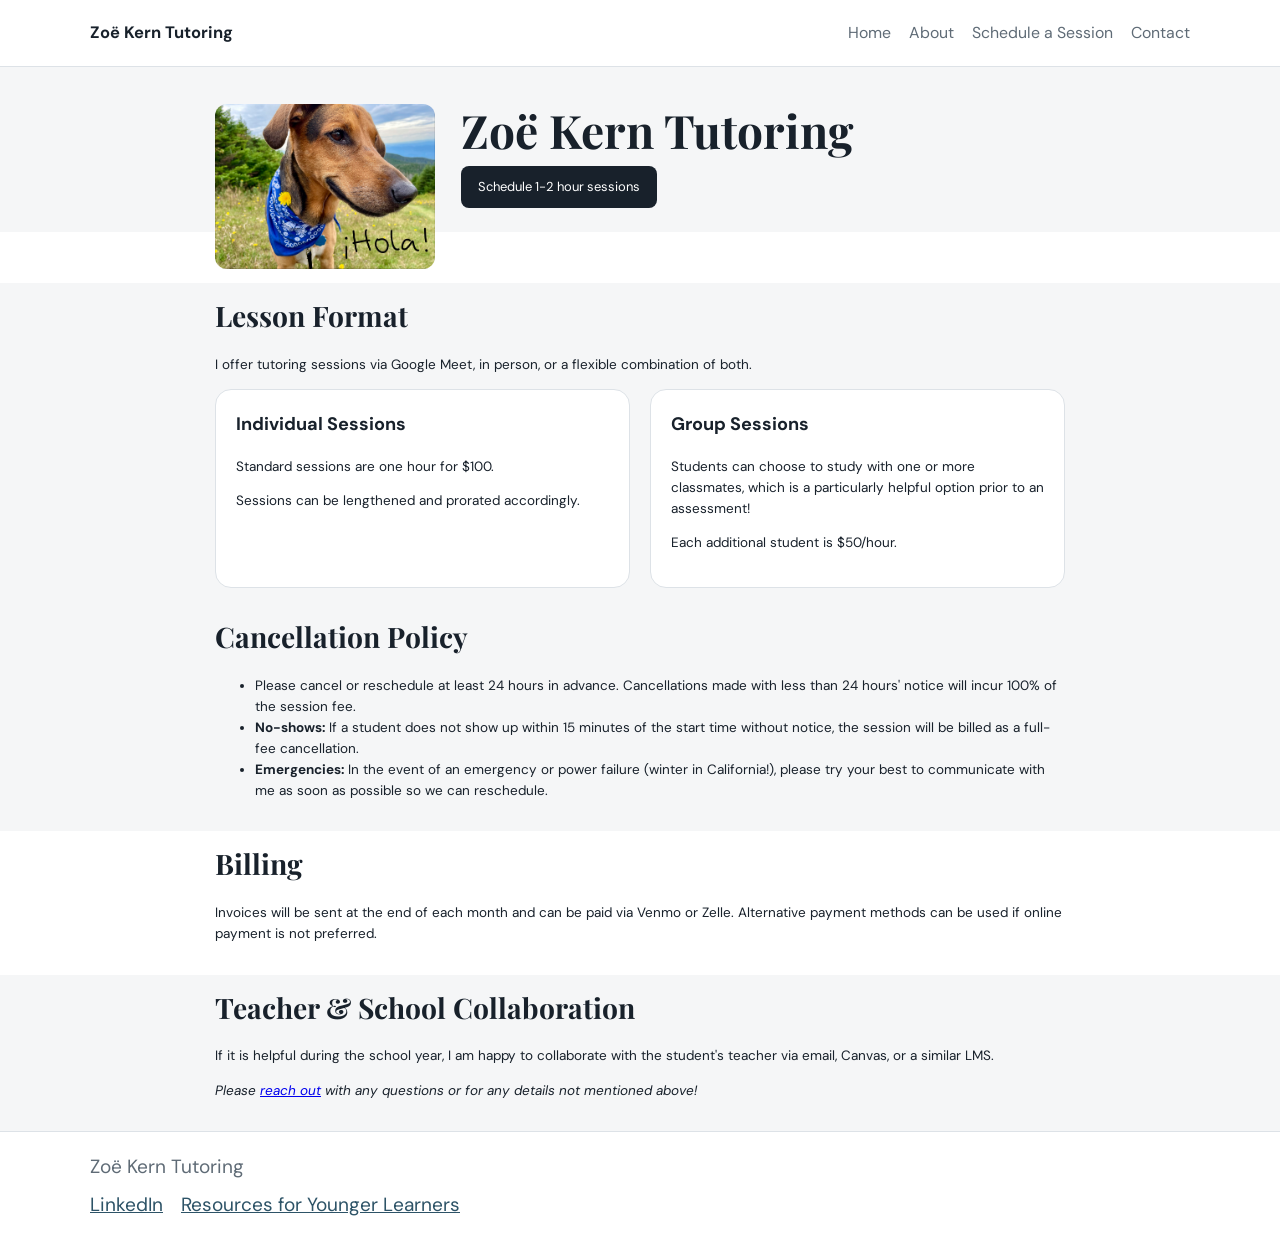
==== index.html @ 9c42073d "Drop duplicate line" ====
<!doctype html>
<html lang="en">

<head>
  <meta charset="utf-8">
  <meta name="viewport" content="width=device-width, initial-scale=1">
  <title>Zoë Kern Tutoring</title>
  <meta name="description" content="Zoë Kern Tutoring">
  <link rel="preconnect" href="https://fonts.googleapis.com">
  <link rel="preconnect" href="https://fonts.gstatic.com" crossorigin>
  <link
    href="https://fonts.googleapis.com/css2?family=DM+Sans:wght@400;500;600;700&family=Playfair+Display:wght@600&display=swap"
    rel="stylesheet">
  <link rel="stylesheet" href="styles.css">
  <link rel="icon" href="favicon.svg" type="image/svg+xml">
</head>

<body class="home-page">
  <header class="site-header">
    <div class="container nav-wrap">
      <a class="brand" href="index.html">Zoë Kern Tutoring</a>
      <button class="menu-toggle" aria-label="Open menu">☰</button>
      <nav>
        <a href="index.html">Home</a>
        <a href="about.html">About</a>
        <a href="schedule.html">Schedule a Session</a>
        <a href="contact.html">Contact</a>
      </nav>
    </div>
  </header>

  <main id="top">
    <section class="hero">
      <div class="container narrow">
        <figure class="home-photo">
          <img src="home-photo.jpg" alt="Zoë Kern tutoring">
        </figure>
        <h1>Zoë Kern Tutoring</h1>
        <a class="button" href="schedule.html">Schedule 1-2 hour sessions</a>
      </div>
    </section>

    <section class="section alt" id="lessons">
      <div class="container narrow">
        <h2>Lesson Format</h2>
        <p>I offer tutoring sessions via Google Meet, in person, or a flexible combination of both.</p>

        <div class="cards">
          <div class="card">
            <h3>Individual Sessions</h3>
            <p>Standard sessions are one hour for $100.</p>
            <p>Sessions can be lengthened and prorated accordingly.</p>
          </div>
          <div class="card">
            <h3>Group Sessions</h3>
            <p>Students can choose to study with one or more classmates, which is a particularly helpful option prior to
              an assessment!</p>
            <p>Each additional student is $50/hour.</p>
          </div>
        </div>
      </div>
    </section>

    <section class="section alt" id="cancellation">
      <div class="container narrow">
        <h2>Cancellation Policy</h2>
        <ul>
          <li>Please cancel or reschedule at least 24 hours in advance. Cancellations made with less
            than 24 hours' notice will incur 100% of the session fee.</li>
          <li><strong>No-shows:</strong> If a student does not show up within 15 minutes of the start time without
            notice, the session will be billed as a full-fee cancellation.</li>
          <li><strong>Emergencies:</strong> In the event of an emergency or power failure (winter in California!),
            please try your best to communicate with me as soon as possible so we can reschedule.</li>
        </ul>
      </div>
    </section>

    <section class="section" id="billing">
      <div class="container narrow">
        <h2>Billing</h2>
        <p>Invoices will be sent at the end of each month and can be paid via Venmo or Zelle. Alternative payment
          methods can be used if online payment is not preferred.</p>
      </div>
    </section>

    <section class="section alt" id="collaboration">
      <div class="container narrow">
        <h2>Teacher &amp; School Collaboration</h2>
        <p>If it is helpful during the school year, I am happy to collaborate with the student's teacher via email,
          Canvas, or a similar LMS.</p>
        <p><em>Please <a href="contact.html">reach out</a> with any questions or for any details not mentioned
            above!</em></p>
      </div>
    </section>

  </main>

  <footer>
    <div class="container">
      <div>Zoë Kern Tutoring</div>
      <div class="footer-links">
        <a href="https://www.linkedin.com/in/zoe-kern115?utm_source=share_via&amp;utm_content=profile&amp;utm_medium=member_ios"
          target="_blank" rel="noopener">LinkedIn</a>
        <a href="https://profekern.weebly.com/" target="_blank" rel="noopener">Resources for Younger Learners</a>
      </div>
    </div>
  </footer>
  <script src="script.js"></script>
</body>

</html>
---- styles.css ----
*{box-sizing:border-box}
html{scroll-behavior:smooth}
body{margin:0;color:#18212b;background:#fff;font-family:"DM Sans",sans-serif;font-size:13.5px;line-height:1.55}
.container{width:min(1100px,calc(100% - 40px));margin:auto}
.narrow{max-width:850px}
.site-header{position:sticky;top:0;z-index:10;background:rgba(255,255,255,.96);border-bottom:1px solid #dde2e7;backdrop-filter:blur(8px)}
.nav-wrap{min-height:66px;display:flex;align-items:center;justify-content:space-between;gap:24px}
.brand{color:#18212b;text-decoration:none;font-weight:700;font-size:1.035rem}
nav{display:flex;gap:18px;flex-wrap:wrap}
nav a{color:#5f6b76;text-decoration:none;font-size:.99rem}
nav a:hover{color:#18212b}
.menu-toggle{display:none;background:none;border:0;font-size:1.35rem}
.hero{padding:52px 0 48px;background:#f5f6f7}
h1,h2{font-family:"Playfair Display",serif;line-height:1.15}
h1{font-size:clamp(1.8rem,3.6vw,2.88rem);margin:.2em 0}
h2{font-size:clamp(1.575rem,3.06vw,2.205rem);margin-top:0}
.home-page h2{font-size:clamp(1.26rem,2.448vw,1.764rem)}
.home-page .hero{padding:28px 0 24px}
.home-page .section{padding:16px 0}
.home-page #lessons{clear:both}
h3{font-size:.945rem;margin-top:0}
.cards h3{font-size:1.134rem}
p{margin:0 0 1em}
.section{padding:44px 0}
.alt{background:#f5f6f7}
.about-photo,.home-photo{float:left;width:220px;margin:0 26px 14px 0}
.about-photo img,.home-photo img{display:block;width:100%;height:auto;aspect-ratio:4 / 3;object-fit:contain;image-rendering:auto;border-radius:12px}
.cards{display:grid;grid-template-columns:repeat(2,1fr);gap:20px}
.card{border:1px solid #dde2e7;border-radius:16px;padding:20px;background:#fff}
.button{display:inline-block;padding:11px 17px;border-radius:8px;background:#18212b;color:#fff;text-decoration:none;border:0;cursor:pointer;font:inherit;font-size:.81rem}
.calendar-wrap{margin-top:24px}
.calendar-wrap iframe{display:block;width:100%;min-height:700px;border:0;border-radius:16px;background:#fff}
.calendar-fallback{text-align:center;margin-top:12px}
.calendar-fallback a{color:#2d5367}
.contact-form{display:grid;gap:16px;margin-top:22px}
.contact-form label{display:grid;gap:6px;font-weight:600;font-size:.81rem}
.contact-form input,.contact-form textarea{width:100%;padding:11px;border:1px solid #cbd2d8;border-radius:8px;font:inherit;font-size:.828rem}
.google-form-wrap{width:100%;overflow:hidden}
.google-form-wrap iframe{display:block;width:100%;min-height:858px;border:0}
.form-note{margin:0 0 14px;color:#5f6b76;font-weight:600}
footer{border-top:1px solid #dde2e7;padding:20px 0;color:#5f6b76;font-size:1.193rem}
.footer-links{display:flex;gap:18px;flex-wrap:wrap;margin-top:8px;font-size:inherit}
.footer-links a{color:#2d5367}
@media(max-width:800px){
  .menu-toggle{display:block}
  nav{display:none;position:absolute;left:20px;right:20px;top:66px;background:#fff;border:1px solid #dde2e7;border-radius:12px;padding:14px}
  nav.open{display:grid}
  .cards{grid-template-columns:1fr}
  .hero{padding:42px 0 38px}
  .section{padding:36px 0}
  .home-page .hero{padding:24px 0 20px}
  .home-page .section{padding:12px 0}
  .about-photo,.home-photo{float:none;width:min(100%,280px);margin:0 0 20px}
  .about-photo img,.home-photo img{height:auto;max-height:none}
}
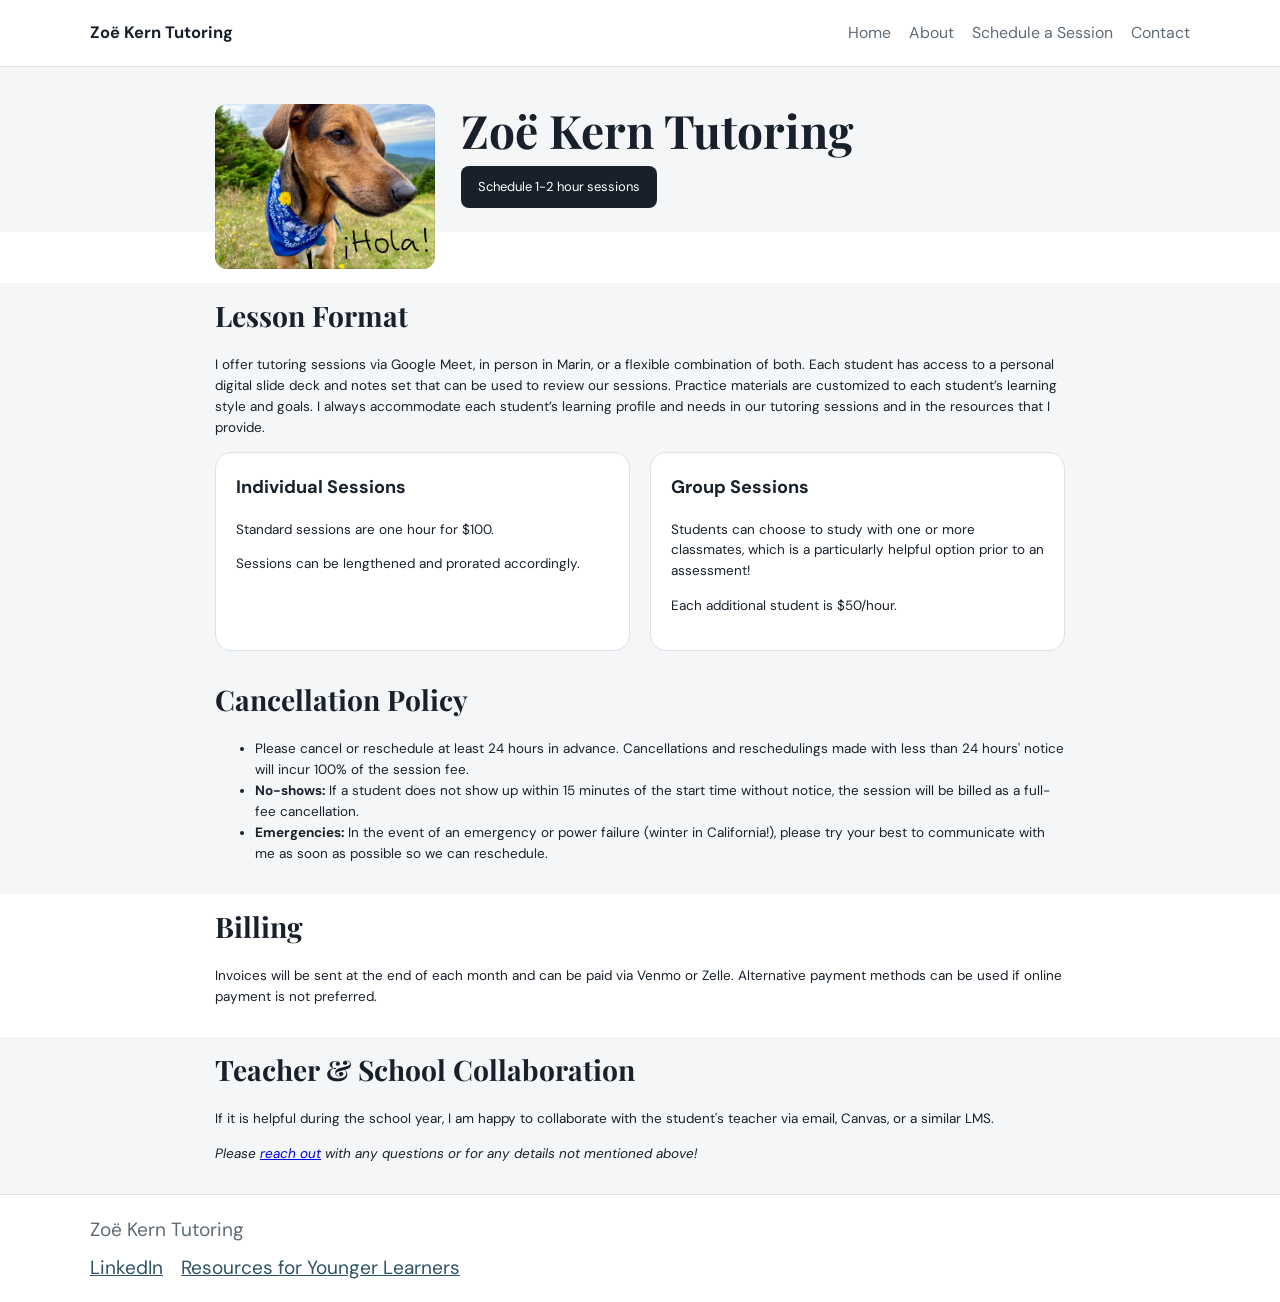
==== commit 39bb0b11: "Update homepage copy" ====
--- a/index.html
+++ b/index.html
@@ -43,7 +43,8 @@
     <section class="section alt" id="lessons">
       <div class="container narrow">
         <h2>Lesson Format</h2>
-        <p>I offer tutoring sessions via Google Meet, in person, or a flexible combination of both.</p>
+        <p>I offer tutoring sessions via Google Meet, in person in Marin, or a flexible combination of both. 
+          Each student has access to a personal digital slide deck and notes set that can be used to review our sessions. Practice materials are customized to each student’s learning style and goals. I always accommodate each student’s learning profile and needs in our tutoring sessions and in the resources that I provide. </p>
 
         <div class="cards">
           <div class="card">
@@ -65,7 +66,7 @@
       <div class="container narrow">
         <h2>Cancellation Policy</h2>
         <ul>
-          <li>Please cancel or reschedule at least 24 hours in advance. Cancellations made with less
+          <li>Please cancel or reschedule at least 24 hours in advance. Cancellations and reschedulings made with less
             than 24 hours' notice will incur 100% of the session fee.</li>
           <li><strong>No-shows:</strong> If a student does not show up within 15 minutes of the start time without
             notice, the session will be billed as a full-fee cancellation.</li>
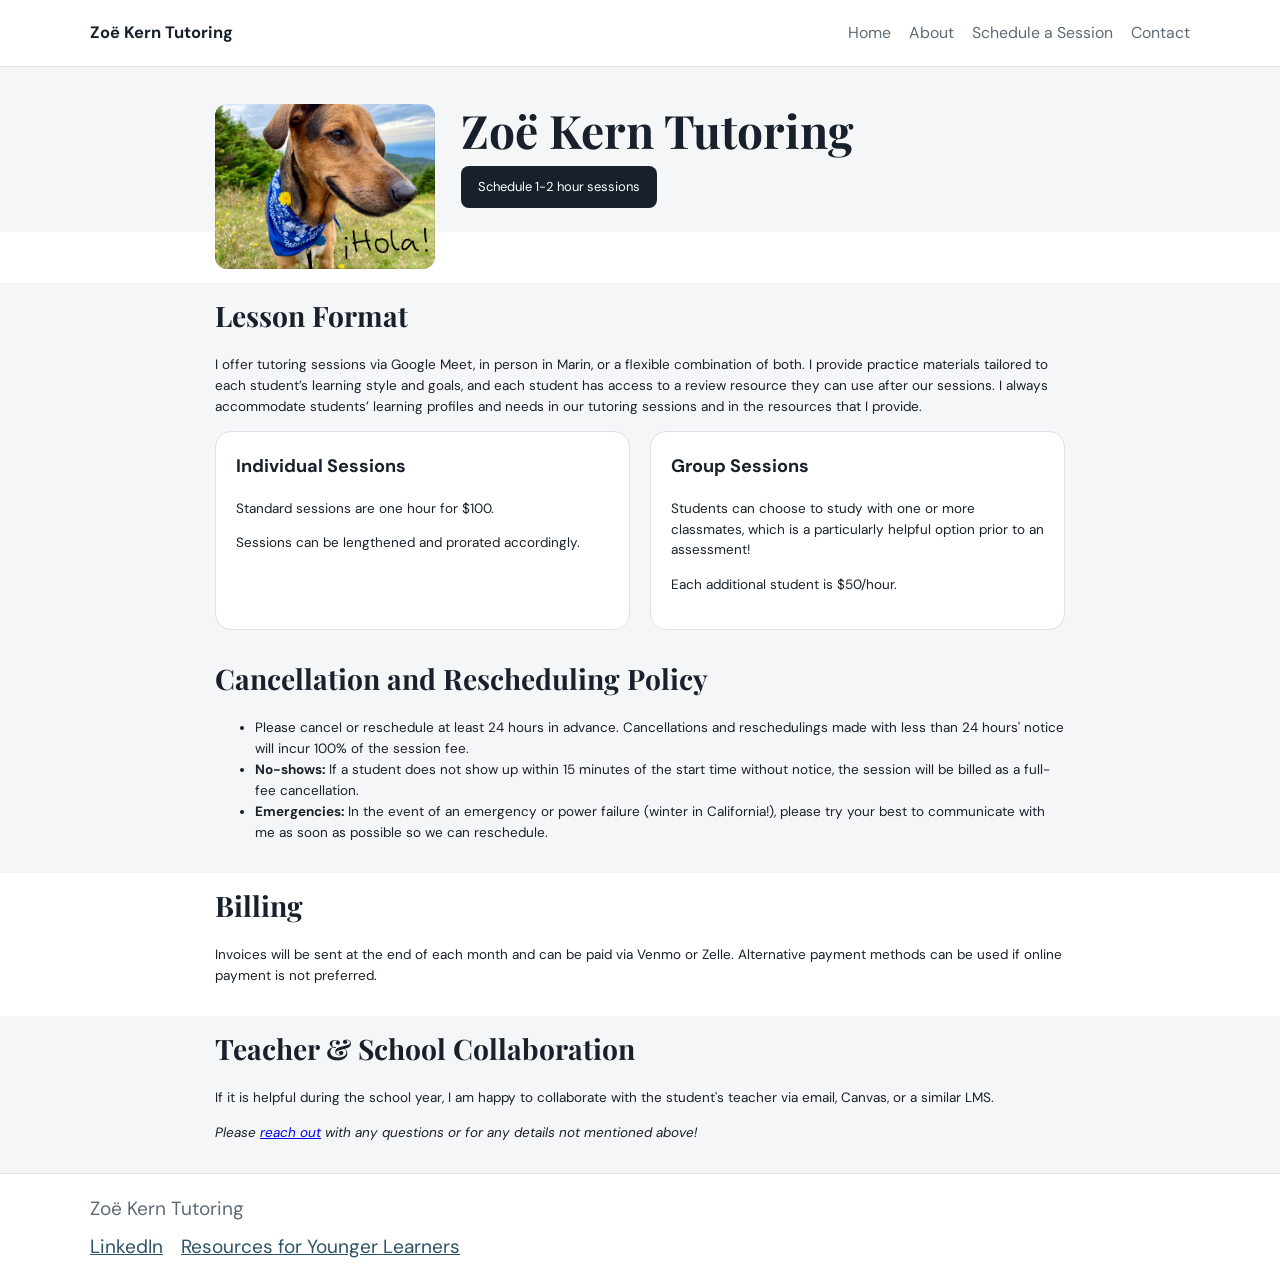
==== commit 6b8591d9: "Update lesson format copy" ====
--- a/index.html
+++ b/index.html
@@ -43,8 +43,7 @@
     <section class="section alt" id="lessons">
       <div class="container narrow">
         <h2>Lesson Format</h2>
-        <p>I offer tutoring sessions via Google Meet, in person in Marin, or a flexible combination of both. 
-          Each student has access to a personal digital slide deck and notes set that can be used to review our sessions. Practice materials are customized to each student’s learning style and goals. I always accommodate each student’s learning profile and needs in our tutoring sessions and in the resources that I provide. </p>
+        <p>I offer tutoring sessions via Google Meet, in person in Marin, or a flexible combination of both. I provide practice materials tailored to each student’s learning style and goals, and each student has access to a review resource they can use after our sessions. I always accommodate students’ learning profiles and needs in our tutoring sessions and in the resources that I provide.</p>
 
         <div class="cards">
           <div class="card">
@@ -64,7 +63,7 @@
 
     <section class="section alt" id="cancellation">
       <div class="container narrow">
-        <h2>Cancellation Policy</h2>
+        <h2>Cancellation and Rescheduling Policy</h2>
         <ul>
           <li>Please cancel or reschedule at least 24 hours in advance. Cancellations and reschedulings made with less
             than 24 hours' notice will incur 100% of the session fee.</li>
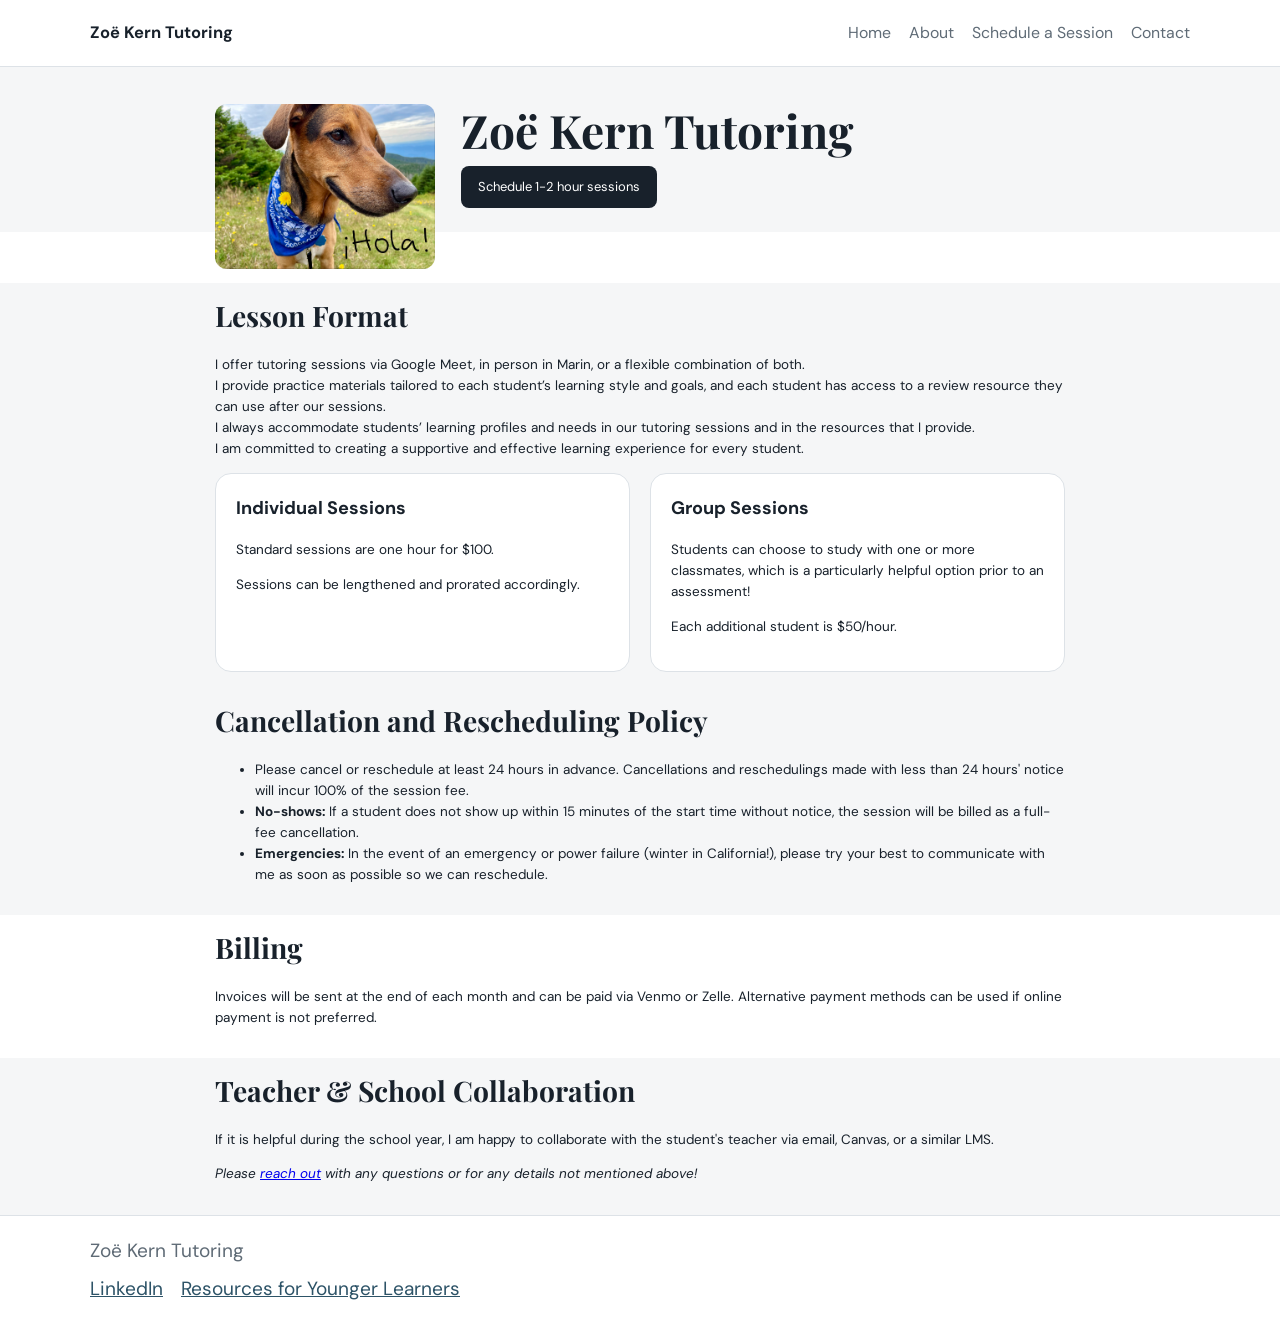
==== commit 0cb97002: "Change format and word choice" ====
--- a/index.html
+++ b/index.html
@@ -43,7 +43,10 @@
     <section class="section alt" id="lessons">
       <div class="container narrow">
         <h2>Lesson Format</h2>
-        <p>I offer tutoring sessions via Google Meet, in person in Marin, or a flexible combination of both. I provide practice materials tailored to each student’s learning style and goals, and each student has access to a review resource they can use after our sessions. I always accommodate students’ learning profiles and needs in our tutoring sessions and in the resources that I provide.</p>
+        <p>I offer tutoring sessions via Google Meet, in person in Marin, or a flexible combination of both.<br>
+          I provide practice materials tailored to each student’s learning style and goals, and each student has access to a review resource they can use after our sessions.<br>
+          I always accommodate students’ learning profiles and needs in our tutoring sessions and in the resources that I provide.<br>
+          I am committed to creating a supportive and effective learning experience for every student.</p>
 
         <div class="cards">
           <div class="card">
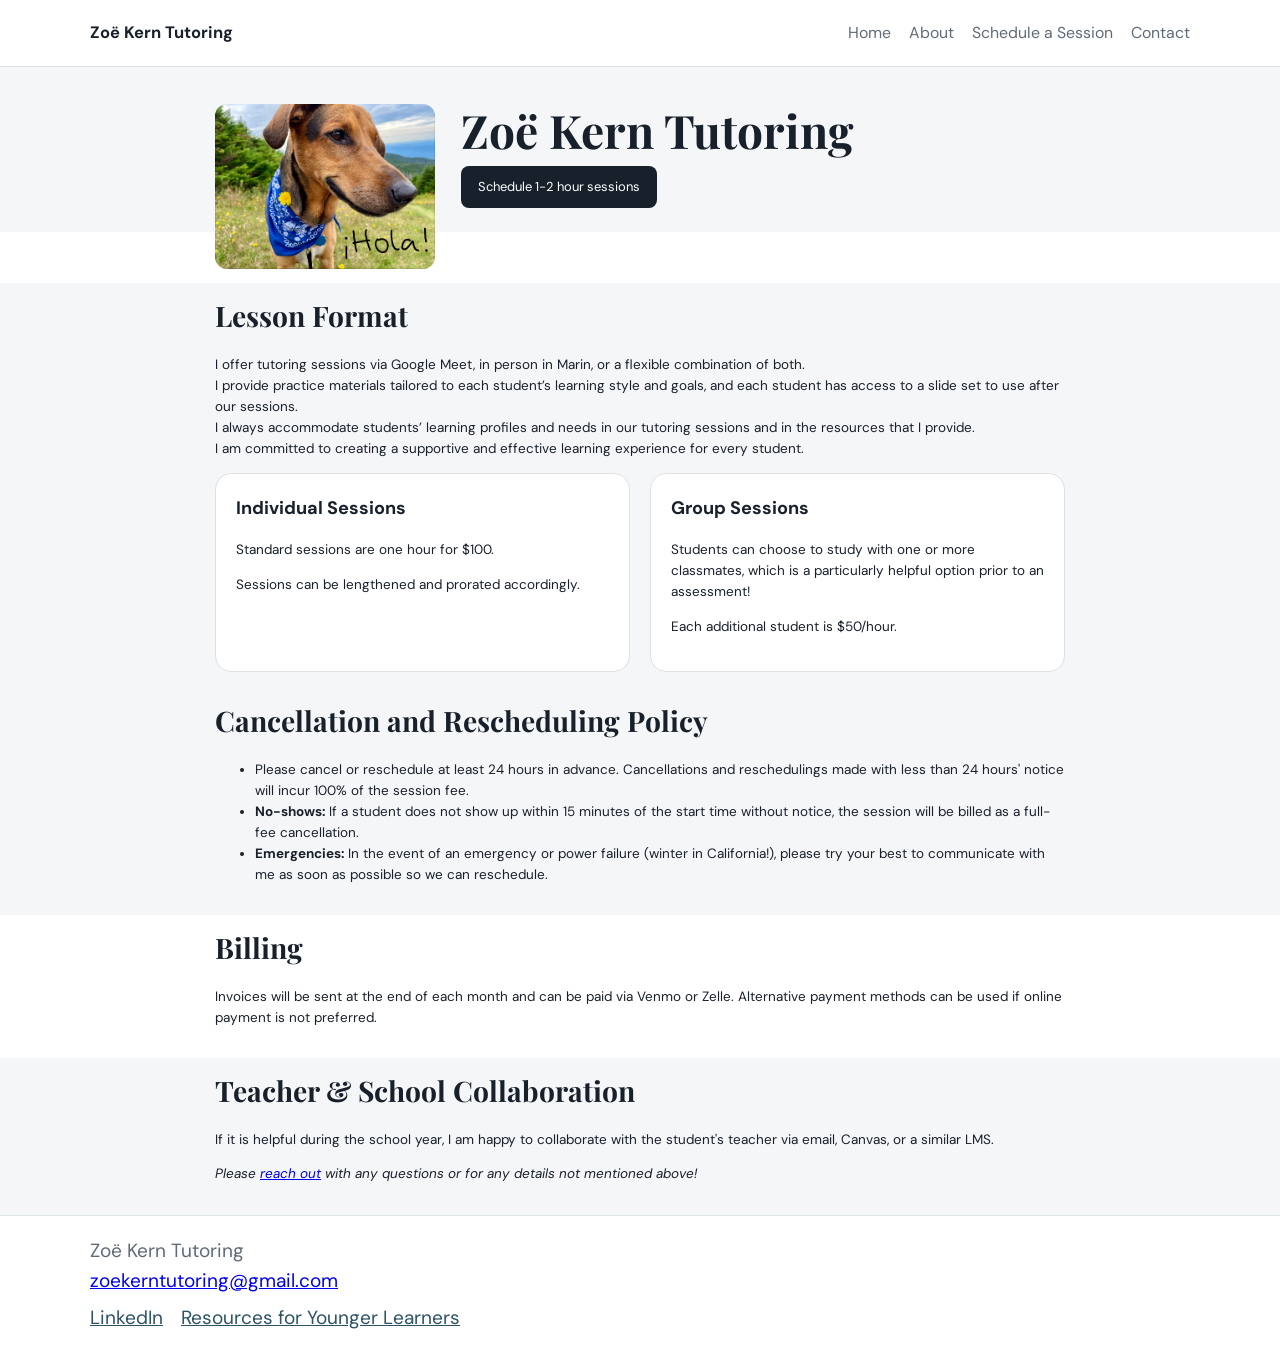
==== commit 5df1aaa9: "Change word choice and include email address" ====
--- a/index.html
+++ b/index.html
@@ -44,7 +44,7 @@
       <div class="container narrow">
         <h2>Lesson Format</h2>
         <p>I offer tutoring sessions via Google Meet, in person in Marin, or a flexible combination of both.<br>
-          I provide practice materials tailored to each student’s learning style and goals, and each student has access to a review resource they can use after our sessions.<br>
+          I provide practice materials tailored to each student’s learning style and goals, and each student has access to a slide set to use after our sessions.<br>
           I always accommodate students’ learning profiles and needs in our tutoring sessions and in the resources that I provide.<br>
           I am committed to creating a supportive and effective learning experience for every student.</p>
 
@@ -101,6 +101,7 @@
   <footer>
     <div class="container">
       <div>Zoë Kern Tutoring</div>
+      <div><a href="mailto:zoekerntutoring@gmail.com">zoekerntutoring@gmail.com</a></div>
       <div class="footer-links">
         <a href="https://www.linkedin.com/in/zoe-kern115?utm_source=share_via&amp;utm_content=profile&amp;utm_medium=member_ios"
           target="_blank" rel="noopener">LinkedIn</a>
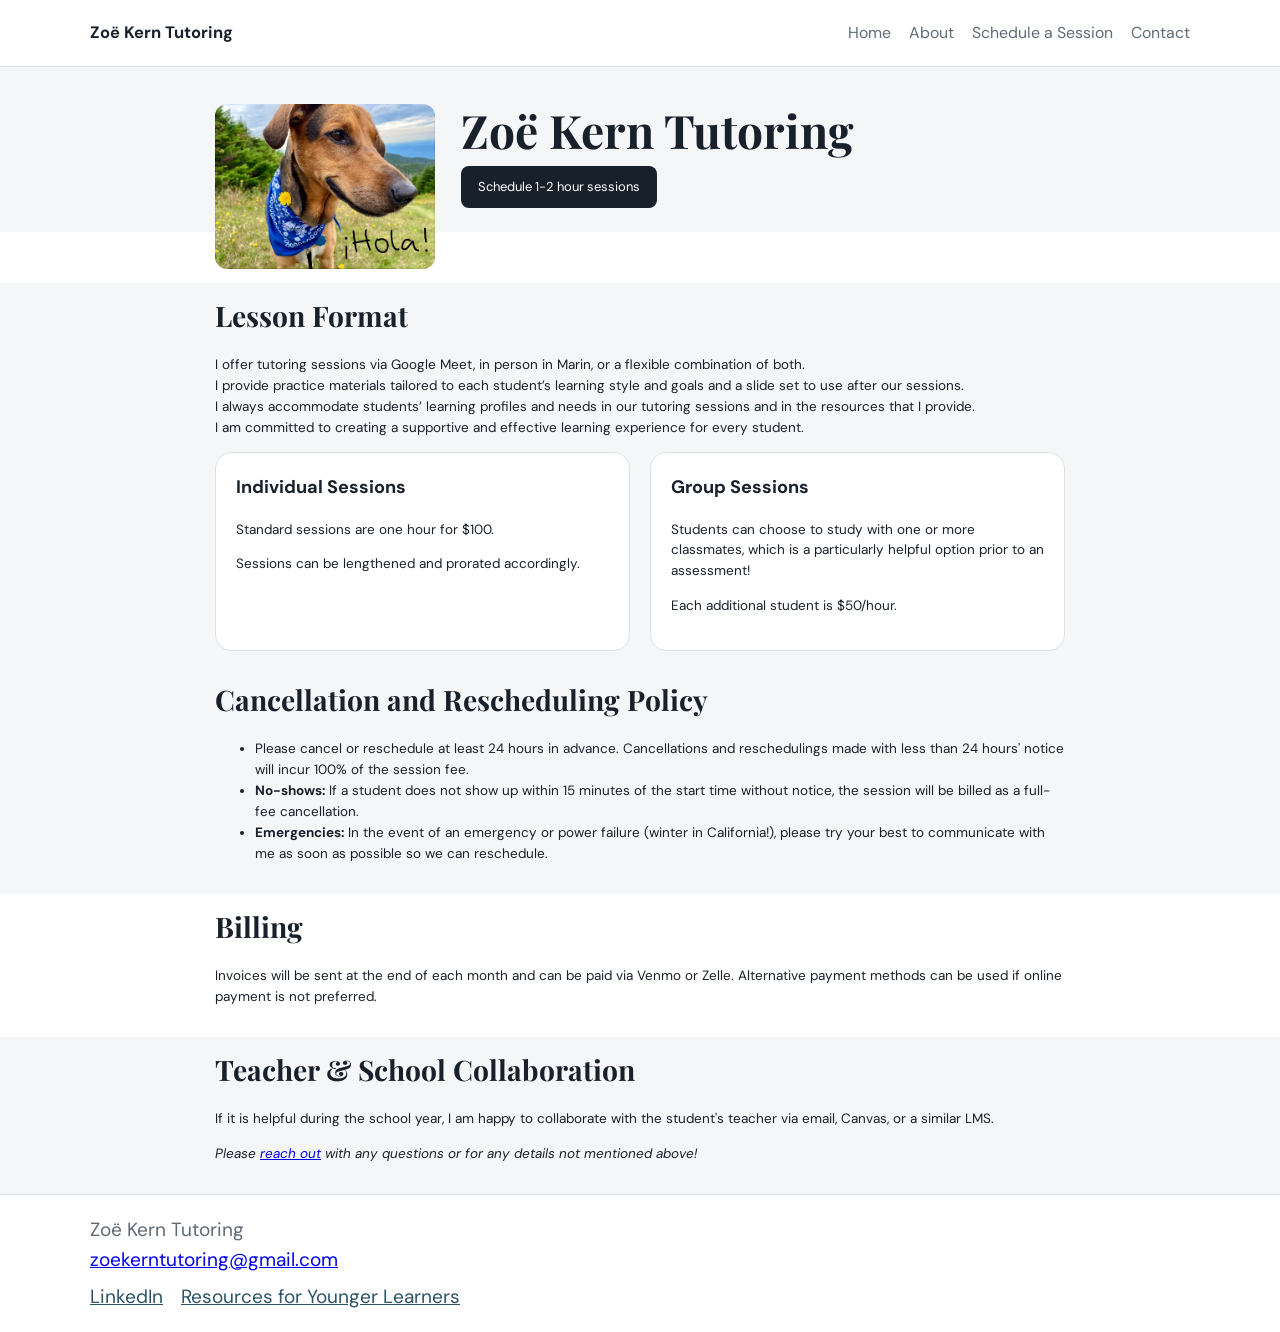
==== commit 239ca839: "Add note to scheduling page" ====
--- a/index.html
+++ b/index.html
@@ -44,7 +44,7 @@
       <div class="container narrow">
         <h2>Lesson Format</h2>
         <p>I offer tutoring sessions via Google Meet, in person in Marin, or a flexible combination of both.<br>
-          I provide practice materials tailored to each student’s learning style and goals, and each student has access to a slide set to use after our sessions.<br>
+          I provide practice materials tailored to each student’s learning style and goals and a slide set to use after our sessions.<br>
           I always accommodate students’ learning profiles and needs in our tutoring sessions and in the resources that I provide.<br>
           I am committed to creating a supportive and effective learning experience for every student.</p>
 
--- a/styles.css
+++ b/styles.css
@@ -28,6 +28,8 @@
 .cards{display:grid;grid-template-columns:repeat(2,1fr);gap:20px}
 .card{border:1px solid #dde2e7;border-radius:16px;padding:20px;background:#fff}
 .button{display:inline-block;padding:11px 17px;border-radius:8px;background:#18212b;color:#fff;text-decoration:none;border:0;cursor:pointer;font:inherit;font-size:.81rem}
+.schedule-note{margin:0 0 16px;padding:14px 16px;border:1px solid #bfd3df;border-left:5px solid #2d5367;border-radius:12px;background:#edf7fb;color:#18212b;font-weight:700;line-height:1.5;font-size:1rem}
+.schedule-note a{color:#1b4d63;text-decoration:underline}
 .calendar-wrap{margin-top:24px}
 .calendar-wrap iframe{display:block;width:100%;min-height:700px;border:0;border-radius:16px;background:#fff}
 .calendar-fallback{text-align:center;margin-top:12px}
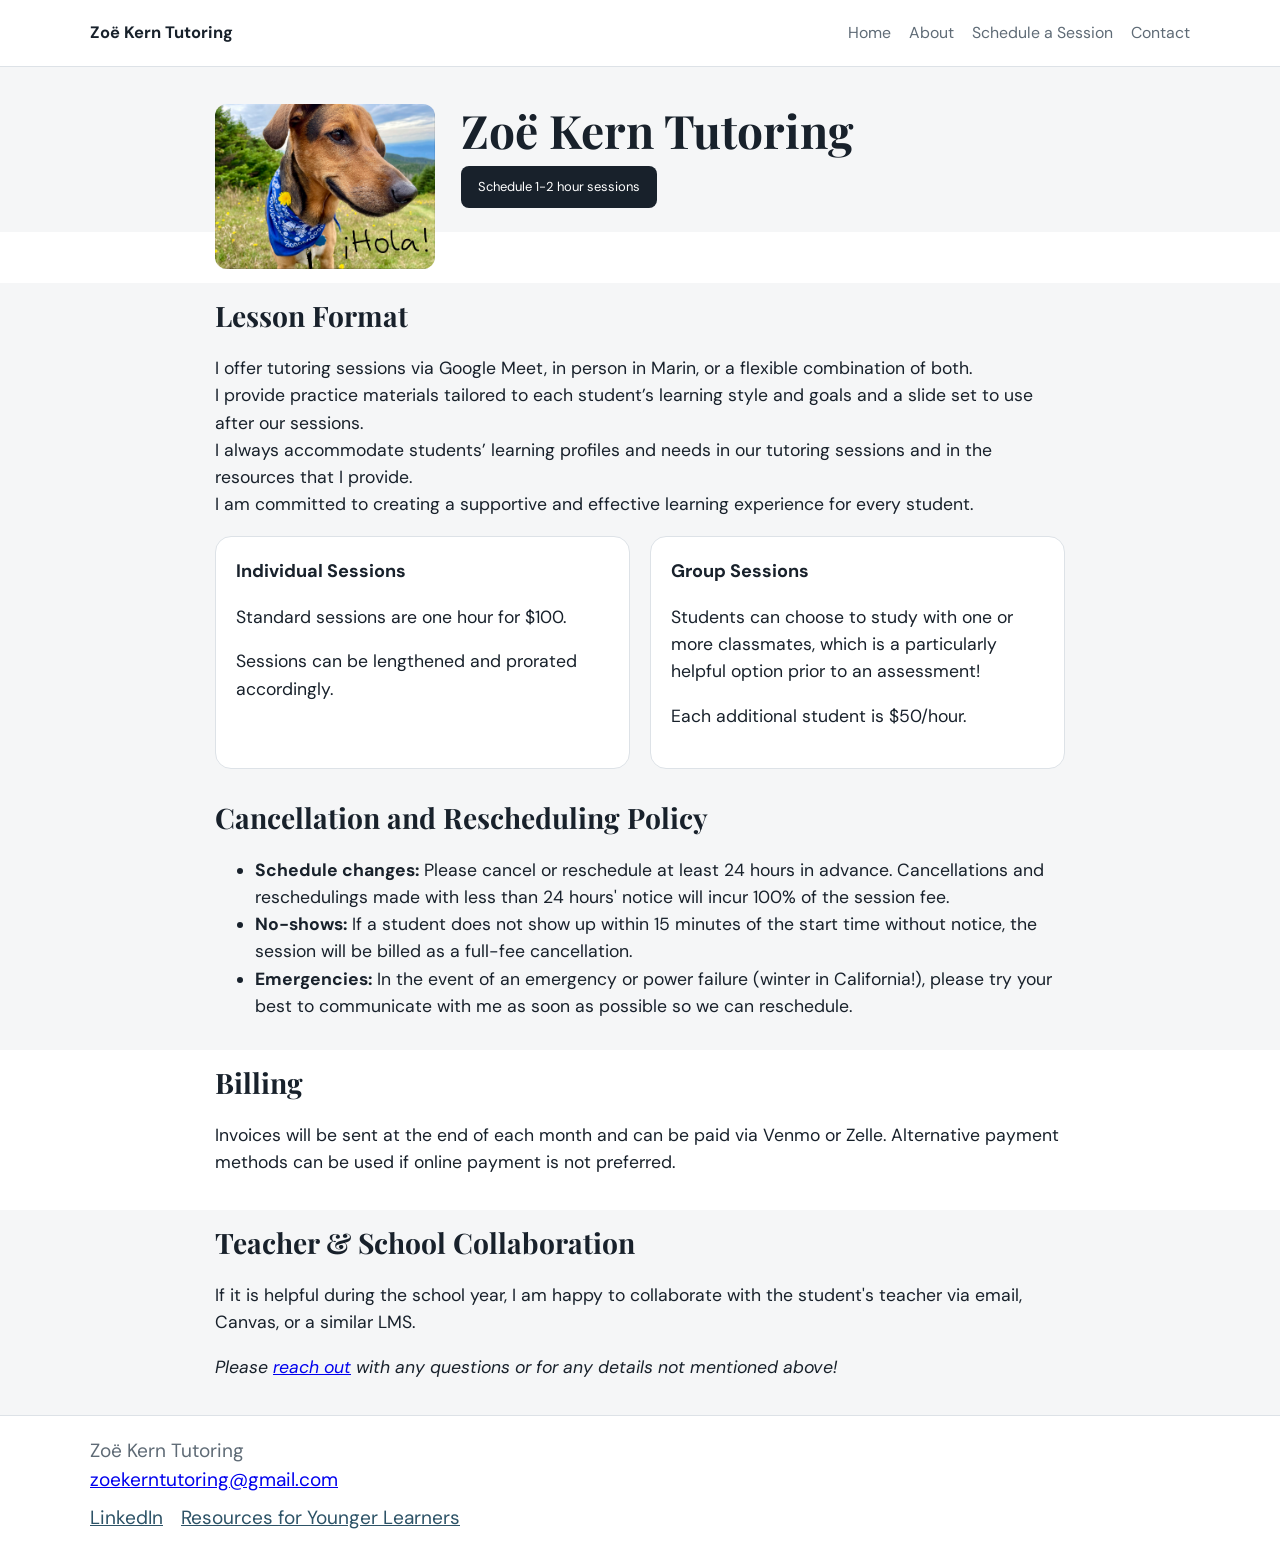
==== commit 572d4f09: "Increase font and add Schedule changes" ====
--- a/index.html
+++ b/index.html
@@ -68,7 +68,7 @@
       <div class="container narrow">
         <h2>Cancellation and Rescheduling Policy</h2>
         <ul>
-          <li>Please cancel or reschedule at least 24 hours in advance. Cancellations and reschedulings made with less
+          <li><strong>Schedule changes:</strong> Please cancel or reschedule at least 24 hours in advance. Cancellations and reschedulings made with less
             than 24 hours' notice will incur 100% of the session fee.</li>
           <li><strong>No-shows:</strong> If a student does not show up within 15 minutes of the start time without
             notice, the session will be billed as a full-fee cancellation.</li>
--- a/styles.css
+++ b/styles.css
@@ -18,6 +18,8 @@
 .home-page .hero{padding:28px 0 24px}
 .home-page .section{padding:16px 0}
 .home-page #lessons{clear:both}
+.home-page .section p,
+.home-page .section li{font-size:1.1rem}
 h3{font-size:.945rem;margin-top:0}
 .cards h3{font-size:1.134rem}
 p{margin:0 0 1em}
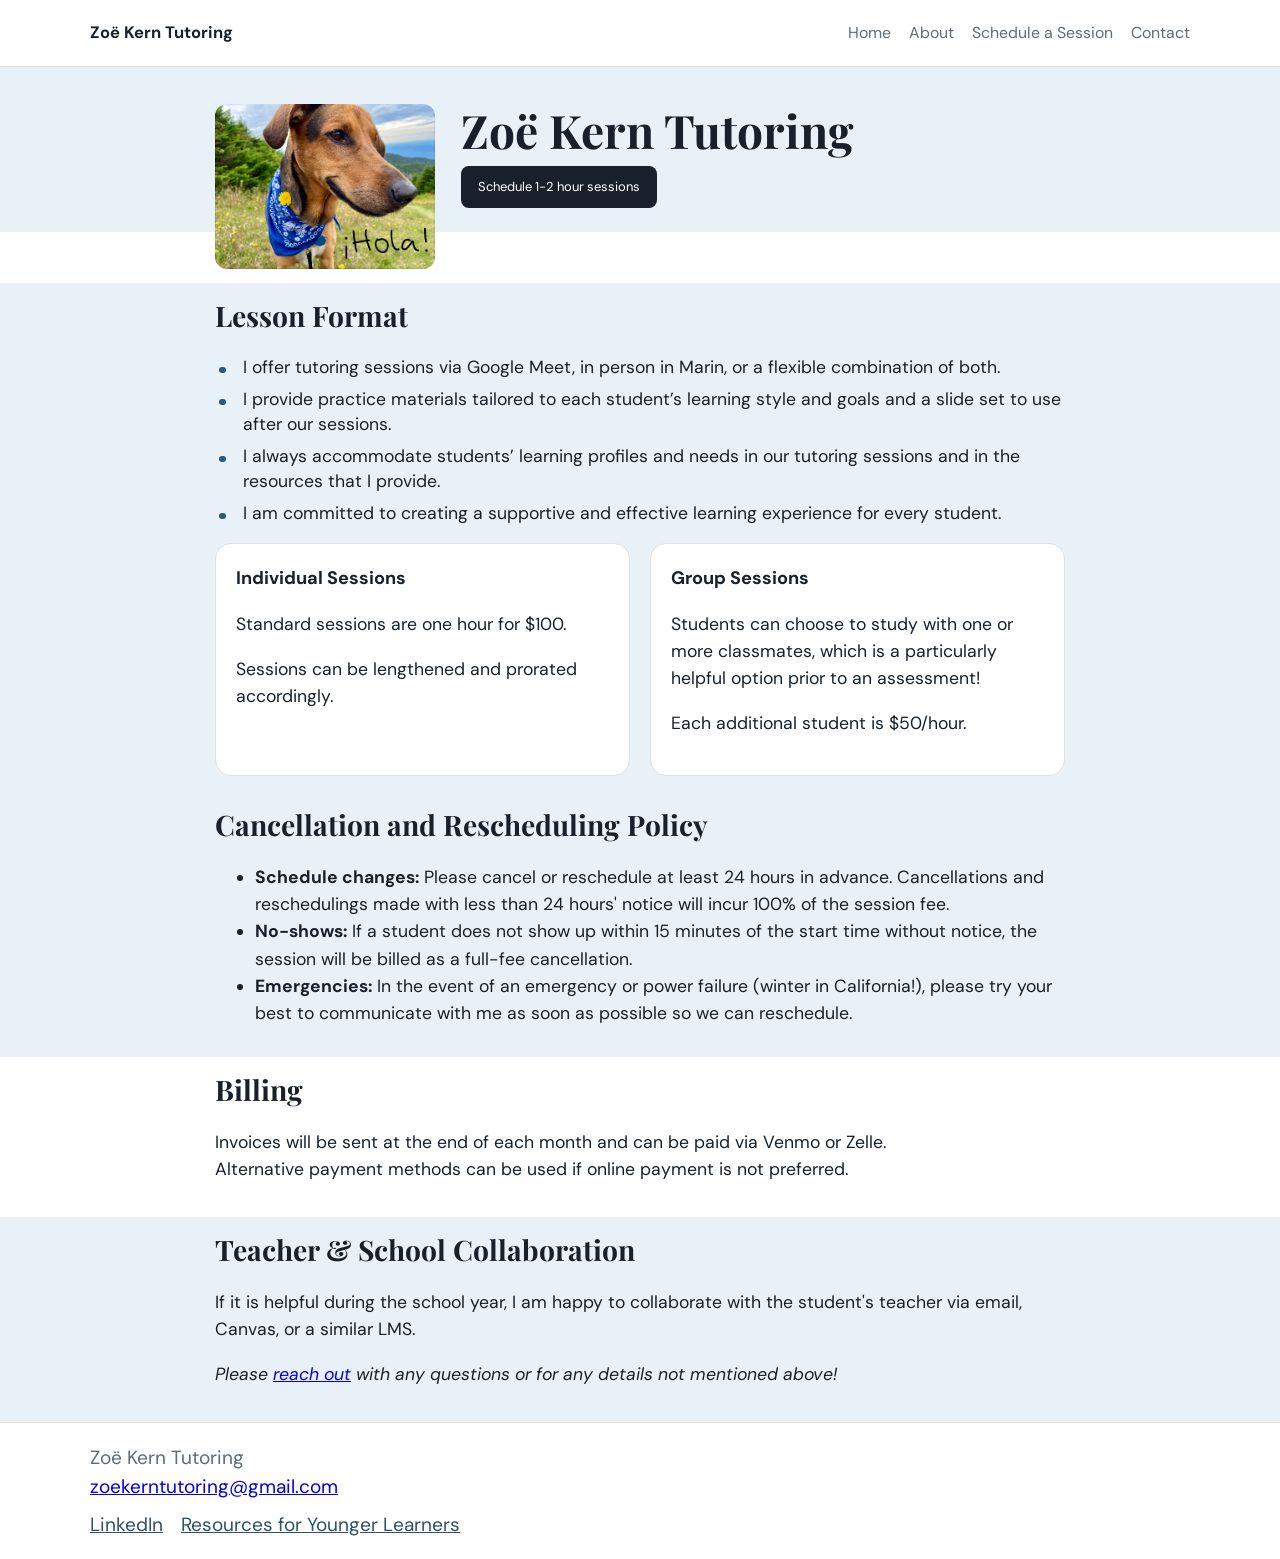
==== commit 919c5abe: "Change lesson format style" ====
--- a/index.html
+++ b/index.html
@@ -43,10 +43,12 @@
     <section class="section alt" id="lessons">
       <div class="container narrow">
         <h2>Lesson Format</h2>
-        <p>I offer tutoring sessions via Google Meet, in person in Marin, or a flexible combination of both.<br>
-          I provide practice materials tailored to each student’s learning style and goals and a slide set to use after our sessions.<br>
-          I always accommodate students’ learning profiles and needs in our tutoring sessions and in the resources that I provide.<br>
-          I am committed to creating a supportive and effective learning experience for every student.</p>
+        <ul class="feature-list">
+          <li>I offer tutoring sessions via Google Meet, in person in Marin, or a flexible combination of both.</li>
+          <li>I provide practice materials tailored to each student’s learning style and goals and a slide set to use after our sessions.</li>
+          <li>I always accommodate students’ learning profiles and needs in our tutoring sessions and in the resources that I provide.</li>
+          <li>I am committed to creating a supportive and effective learning experience for every student.</li>
+        </ul>
 
         <div class="cards">
           <div class="card">
@@ -81,8 +83,8 @@
     <section class="section" id="billing">
       <div class="container narrow">
         <h2>Billing</h2>
-        <p>Invoices will be sent at the end of each month and can be paid via Venmo or Zelle. Alternative payment
-          methods can be used if online payment is not preferred.</p>
+        <p>Invoices will be sent at the end of each month and can be paid via Venmo or Zelle.<br>
+          Alternative payment methods can be used if online payment is not preferred.</p>
       </div>
     </section>
 
--- a/styles.css
+++ b/styles.css
@@ -10,7 +10,7 @@
 nav a{color:#5f6b76;text-decoration:none;font-size:.99rem}
 nav a:hover{color:#18212b}
 .menu-toggle{display:none;background:none;border:0;font-size:1.35rem}
-.hero{padding:52px 0 48px;background:#f5f6f7}
+.hero{padding:52px 0 48px;background:#e9f1f8}
 h1,h2{font-family:"Playfair Display",serif;line-height:1.15}
 h1{font-size:clamp(1.8rem,3.6vw,2.88rem);margin:.2em 0}
 h2{font-size:clamp(1.575rem,3.06vw,2.205rem);margin-top:0}
@@ -20,18 +20,22 @@
 .home-page #lessons{clear:both}
 .home-page .section p,
 .home-page .section li{font-size:1.1rem}
+.feature-list{list-style:none;padding:0;margin:0 0 1.25em}
+.feature-list li{position:relative;padding-left:1.6em;margin:0 0 0.35em;line-height:1.45}
+.feature-list li::before{content:"";position:absolute;left:0.25em;top:0.68em;width:0.35em;height:0.35em;border-radius:50%;background:#2d5876}
+#lessons p br{display:block;margin-bottom:0.45em;content:""}
 h3{font-size:.945rem;margin-top:0}
 .cards h3{font-size:1.134rem}
 p{margin:0 0 1em}
 .section{padding:44px 0}
-.alt{background:#f5f6f7}
+.alt{background:#e9f1f8}
 .about-photo,.home-photo{float:left;width:220px;margin:0 26px 14px 0}
 .about-photo img,.home-photo img{display:block;width:100%;height:auto;aspect-ratio:4 / 3;object-fit:contain;image-rendering:auto;border-radius:12px}
 .cards{display:grid;grid-template-columns:repeat(2,1fr);gap:20px}
 .card{border:1px solid #dde2e7;border-radius:16px;padding:20px;background:#fff}
 .button{display:inline-block;padding:11px 17px;border-radius:8px;background:#18212b;color:#fff;text-decoration:none;border:0;cursor:pointer;font:inherit;font-size:.81rem}
-.schedule-note{margin:0 0 16px;padding:14px 16px;border:1px solid #bfd3df;border-left:5px solid #2d5367;border-radius:12px;background:#edf7fb;color:#18212b;font-weight:700;line-height:1.5;font-size:1rem}
-.schedule-note a{color:#1b4d63;text-decoration:underline}
+.schedule-note{margin:0 0 16px;padding:14px 16px;border:1px solid #c4d7ea;border-left:5px solid #2d5876;border-radius:12px;background:#edf5fb;color:#18212b;font-weight:700;line-height:1.5;font-size:1rem}
+.schedule-note a{color:#214f72;text-decoration:underline}
 .calendar-wrap{margin-top:24px}
 .calendar-wrap iframe{display:block;width:100%;min-height:700px;border:0;border-radius:16px;background:#fff}
 .calendar-fallback{text-align:center;margin-top:12px}
